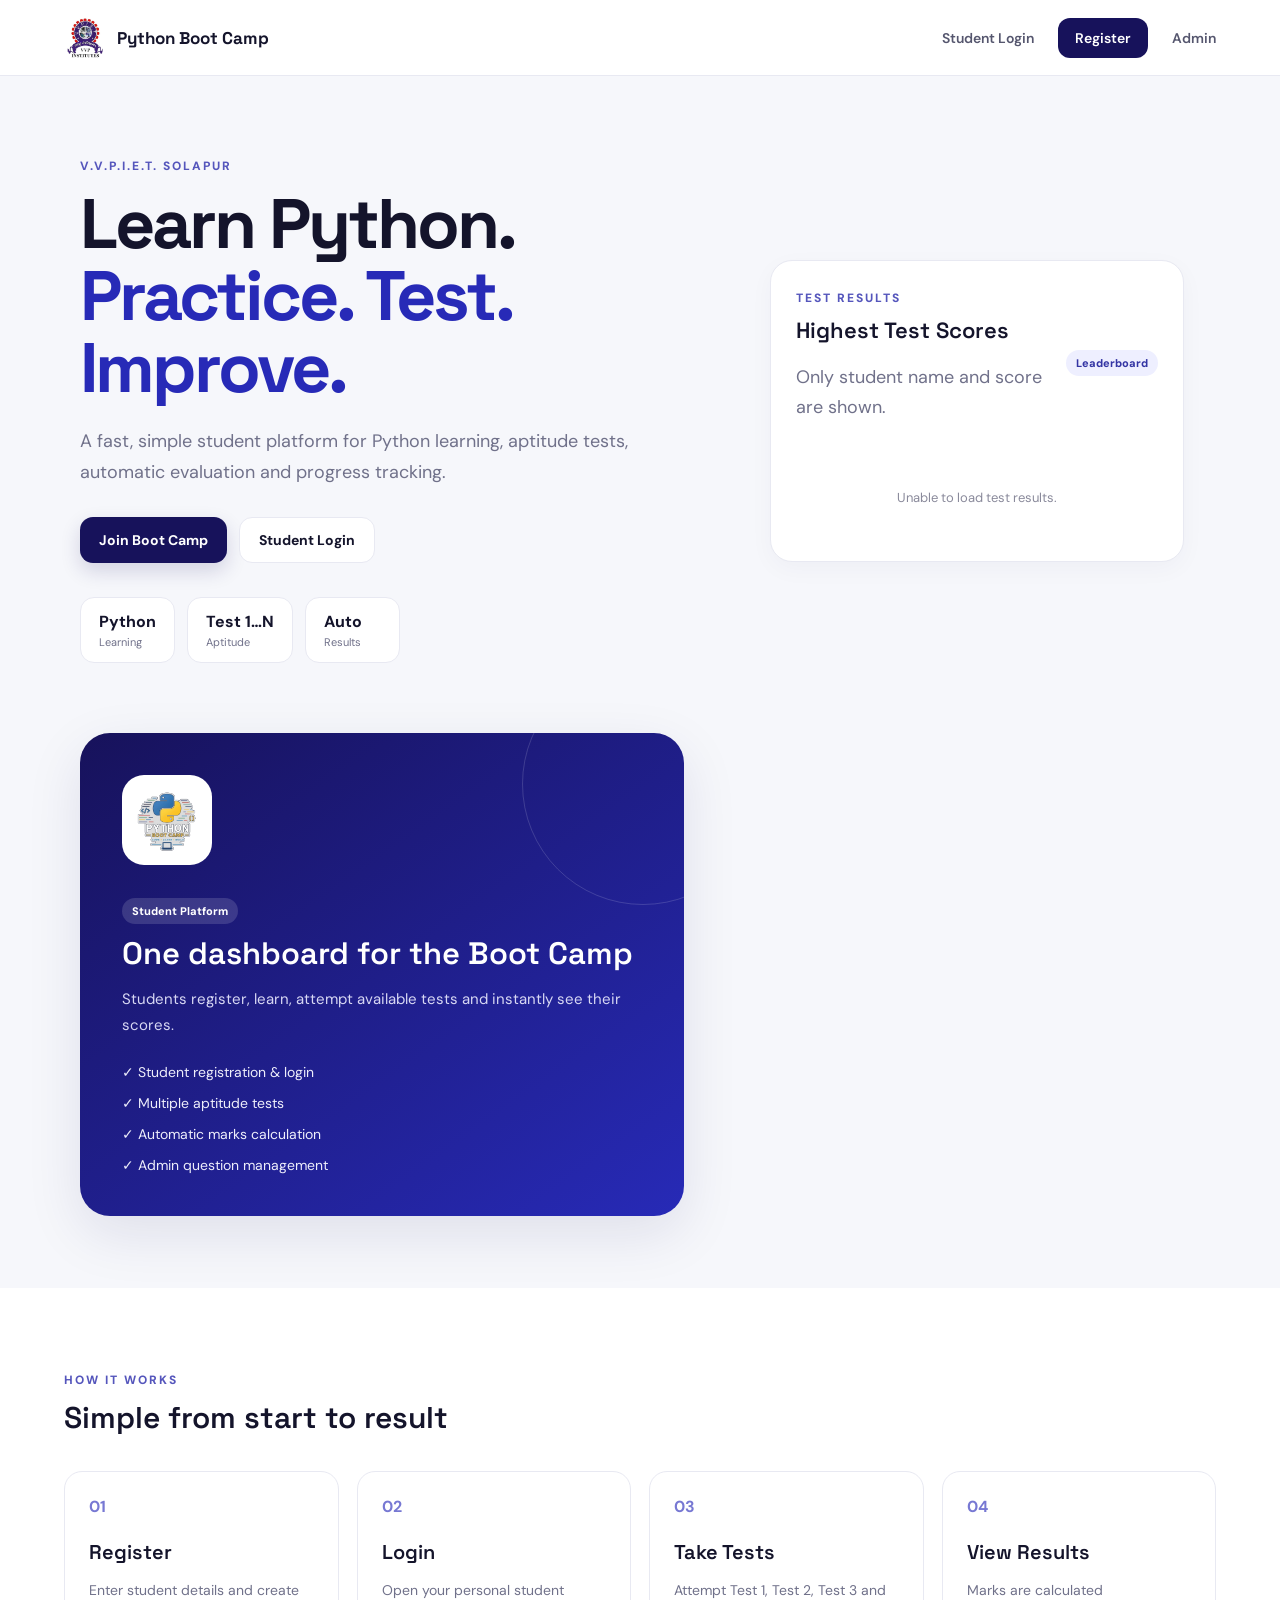
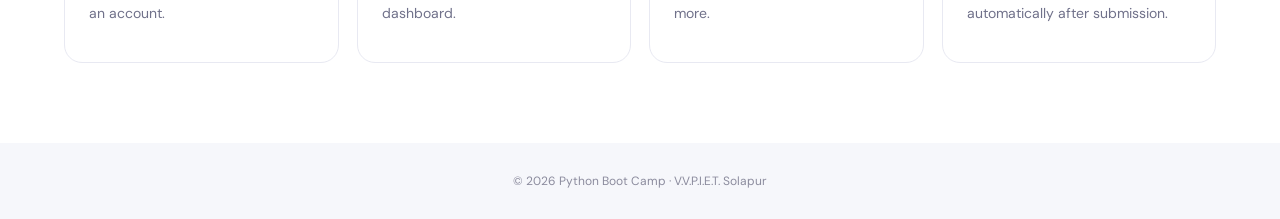
==== index.html @ ba022735 "Add files via upload" ====
<!-- Main landing page for the Python Boot Camp. -->
<!DOCTYPE html>
<html lang="en">
<head>
  <meta charset="UTF-8">
  <meta name="viewport" content="width=device-width, initial-scale=1.0">
  <meta name="theme-color" content="#17125b">
  <title>Python Boot Camp | V.V.P.I.E.T. Solapur</title>
  <link rel="stylesheet" href="style.css">
</head>
<body>
  <header class="topbar">
    <a class="brand" href="index.html">
      <img src="logo_final.jpeg" alt="College Logo">
      <span>Python Boot Camp</span>
    </a>
    <nav>
      <a href="login.html">Student Login</a>
      <a class="nav-btn" href="register.html">Register</a>
      <a href="admin.html">Admin</a>
    </nav>
  </header>

  <main class="hero">
    <section class="hero-copy">
      <div class="eyebrow">V.V.P.I.E.T. SOLAPUR</div>
      <h1>Learn Python.<br><span>Practice. Test. Improve.</span></h1>
      <p>A fast, simple student platform for Python learning, aptitude tests, automatic evaluation and progress tracking.</p>
      <div class="hero-actions">
        <a class="btn primary" href="register.html">Join Boot Camp</a>
        <a class="btn secondary" href="login.html">Student Login</a>
      </div>
      <div class="mini-stats">
        <div><strong>Python</strong><small>Learning</small></div>
        <div><strong>Test 1…N</strong><small>Aptitude</small></div>
        <div><strong>Auto</strong><small>Results</small></div>
      </div>
    </section>

    <section class="panel leaderboard-public" style="margin: 28px auto; max-width: 1100px; width: calc(100% - 32px);">
      <div class="panel-head">
        <div><span class="eyebrow">TEST RESULTS</span><h2>Highest Test Scores</h2><p class="muted">Only student name and score are shown.</p></div>
        <span class="pill">Leaderboard</span>
      </div>
      <div id="publicLeaderboard" class="results-table-wrap"><div class="loading">Loading highest scores…</div></div>
    </section>

    <section class="hero-card">
      <img class="python-mark" src="python.png" alt="Python">
      <div class="hero-card-content">
        <span class="pill">Student Platform</span>
        <h2>One dashboard for the Boot Camp</h2>
        <p>Students register, learn, attempt available tests and instantly see their scores.</p>
        <div class="feature-list">
          <div>✓ Student registration & login</div>
          <div>✓ Multiple aptitude tests</div>
          <div>✓ Automatic marks calculation</div>
          <div>✓ Admin question management</div>
        </div>
      </div>
    </section>
  </main>

  <section class="section">
    <div class="section-heading">
      <span class="eyebrow">HOW IT WORKS</span>
      <h2>Simple from start to result</h2>
    </div>
    <div class="steps">
      <article><b>01</b><h3>Register</h3><p>Enter student details and create an account.</p></article>
      <article><b>02</b><h3>Login</h3><p>Open your personal student dashboard.</p></article>
      <article><b>03</b><h3>Take Tests</h3><p>Attempt Test 1, Test 2, Test 3 and more.</p></article>
      <article><b>04</b><h3>View Results</h3><p>Marks are calculated automatically after submission.</p></article>
    </div>
  </section>

  <footer>© 2026 Python Boot Camp · V.V.P.I.E.T. Solapur</footer>
  <script src="config.js"></script>
  <script>
    async function loadPublicLeaderboard() {
      const box = document.getElementById("publicLeaderboard");
      if (!box) return;
      try {
        const response = await fetch(API_URL, {
          method: "POST",
          headers: {"Content-Type":"text/plain;charset=utf-8"},
          body: JSON.stringify({action:"getLeaderboard"})
        });
        const data = await response.json();
        if (!data.success || !data.leaderboard || !data.leaderboard.length) {
          box.innerHTML = '<div class="empty">No test results yet.</div>';
          return;
        }
        box.innerHTML = data.leaderboard.map(test => `
          <div style="margin-bottom:22px">
            <h3>${escapeHtml(test.testName || test.testId || "Test")}</h3>
            <table>
              <thead><tr><th>Student Name</th><th>Score</th></tr></thead>
              <tbody>${test.students.map(s => `<tr><td>${escapeHtml(s.studentName)}</td><td><strong>${Number(s.score || 0)}</strong></td></tr>`).join("")}</tbody>
            </table>
          </div>
        `).join("");
      } catch (error) {
        box.innerHTML = '<div class="empty">Unable to load test results.</div>';
      }
    }
    function escapeHtml(value) {
      return String(value ?? "").replace(/[&<>'"]/g, c => ({"&":"&amp;","<":"&lt;",">":"&gt;","'":"&#39;","\"":"&quot;"}[c]));
    }
    loadPublicLeaderboard();
  </script>
</body>
</html>
---- style.css ----
/* ==========================================================================
   Google Fonts Import
   ========================================================================== */
@import url('https://fonts.googleapis.com/css2?family=DM+Sans:wght@400;500;600;700&family=Space+Grotesk:wght@500;600;700&display=swap');

/* ==========================================================================
   Root Design Variables
   ========================================================================== */
:root {
  --ink: #14142b;
  --muted: #70718a;
  --brand: #17125b;
  --brand2: #272ab7;
  --surface: #fff;
  --bg: #f6f7fb;
  --line: #e8e9f2;
  --success: #168a5b;
  --danger: #c83a4b;
  --shadow: 0 18px 55px rgba(24, 20, 91, .10);
  --radius: 22px;
}

/* ==========================================================================
   Base & Reset Styles
   ========================================================================== */
* {
  box-sizing: border-box;
}

body {
  margin: 0;
  background: var(--bg);
  color: var(--ink);
  font-family: "DM Sans", system-ui, sans-serif;
}

a {
  text-decoration: none;
  color: inherit;
}

button,
input,
select,
textarea {
  font: inherit;
}

/* ==========================================================================
   Header & Navigation
   ========================================================================== */
.topbar {
  height: 76px;
  background: rgba(255, 255, 255, .92);
  backdrop-filter: blur(12px);
  border-bottom: 1px solid var(--line);
  display: flex;
  align-items: center;
  justify-content: space-between;
  padding: 0 5vw;
  position: sticky;
  top: 0;
  z-index: 20;
}

.brand {
  display: flex;
  align-items: center;
  gap: 11px;
  font-weight: 700;
  font-family: "Space Grotesk";
  font-size: 17px;
}

.brand img {
  width: 42px;
  height: 42px;
  border-radius: 10px;
  object-fit: cover;
}

.topbar nav {
  display: flex;
  align-items: center;
  gap: 24px;
  color: #55566e;
  font-size: 14px;
  font-weight: 600;
}

.nav-btn {
  background: var(--brand);
  color: #fff;
  padding: 11px 17px;
  border-radius: 12px;
}

/* ==========================================================================
   Hero Section
   ========================================================================== */
.hero {
  max-width: 1180px;
  margin: 0 auto;
  padding: 82px 30px 72px;
  display: grid;
  grid-template-columns: 1.15fr .85fr;
  gap: 70px;
  align-items: center;
}

.eyebrow {
  font-size: 12px;
  letter-spacing: 2px;
  font-weight: 800;
  color: #5556bc;
}

.hero h1,
.welcome h1 {
  font: 700 clamp(42px, 6vw, 70px)/1.03 "Space Grotesk";
  letter-spacing: -3px;
  margin: 14px 0 22px;
}

.hero h1 span {
  color: var(--brand2);
}

.hero p {
  max-width: 650px;
  color: var(--muted);
  font-size: 18px;
  line-height: 1.7;
}

.hero-actions {
  display: flex;
  gap: 12px;
  margin: 30px 0;
}

/* ==========================================================================
   Buttons
   ========================================================================== */
.btn {
  border: 0;
  border-radius: 13px;
  padding: 13px 19px;
  display: inline-flex;
  justify-content: center;
  align-items: center;
  cursor: pointer;
  font-weight: 700;
  font-size: 14px;
  transition: .18s;
}

.btn:hover {
  transform: translateY(-1px);
}

.primary {
  background: var(--brand);
  color: #fff;
  box-shadow: 0 8px 20px rgba(23, 18, 91, .16);
}

.secondary {
  border: 1px solid var(--line);
  background: #fff;
}

.full {
  width: 100%;
}

.disabled-btn {
  background: #ececf3;
  color: #85859a;
  cursor: not-allowed;
}

/* ==========================================================================
   Hero Card & Components
   ========================================================================== */
.mini-stats {
  display: flex;
  gap: 12px;
  margin-top: 34px;
}

.mini-stats div {
  padding: 13px 18px;
  background: #fff;
  border: 1px solid var(--line);
  border-radius: 14px;
  min-width: 95px;
}

.mini-stats strong,
.mini-stats small {
  display: block;
}

.mini-stats small {
  font-size: 11px;
  color: var(--muted);
  margin-top: 3px;
}

.hero-card {
  background: linear-gradient(145deg, #17125b, #272ab7);
  color: #fff;
  border-radius: 30px;
  padding: 42px;
  box-shadow: var(--shadow);
  position: relative;
  overflow: hidden;
}

.hero-card:after {
  content: "";
  position: absolute;
  width: 240px;
  height: 240px;
  border: 1px solid rgba(255, 255, 255, .15);
  border-radius: 50%;
  right: -80px;
  top: -70px;
}

.python-mark {
  width: 90px;
  height: 90px;
  object-fit: contain;
  background: #fff;
  border-radius: 22px;
  padding: 12px;
  margin-bottom: 28px;
}

.hero-card h2 {
  font: 600 31px/1.15 "Space Grotesk";
  margin: 12px 0;
}

.hero-card p {
  color: #d8d8f4;
  font-size: 15px;
  line-height: 1.7;
}

.pill {
  display: inline-flex;
  padding: 6px 10px;
  background: #eeefff;
  color: #3435a4;
  border-radius: 999px;
  font-size: 11px;
  font-weight: 800;
}

.hero-card .pill {
  background: rgba(255, 255, 255, .14);
  color: #fff;
}

.feature-list {
  display: grid;
  gap: 13px;
  margin-top: 25px;
  font-size: 14px;
  color: #eeeefb;
}

/* ==========================================================================
   Sections & Steps
   ========================================================================== */
.section {
  background: #fff;
  padding: 80px 5vw;
}

.section-heading {
  max-width: 1180px;
  margin: 0 auto 34px;
}

.section h2,
.panel h2 {
  font: 600 30px "Space Grotesk";
  margin: 9px 0;
}

.steps {
  max-width: 1180px;
  margin: auto;
  display: grid;
  grid-template-columns: repeat(4, 1fr);
  gap: 18px;
}

.steps article {
  border: 1px solid var(--line);
  padding: 24px;
  border-radius: 18px;
}

.steps b {
  color: #7778d3;
}

.steps h3 {
  font: 600 20px "Space Grotesk";
  margin: 22px 0 8px;
}

.steps p {
  color: var(--muted);
  font-size: 14px;
  line-height: 1.6;
}

footer {
  text-align: center;
  padding: 30px;
  color: #8b8b9d;
  font-size: 12px;
}

/* ==========================================================================
   Authentication Pages
   ========================================================================== */
.auth-page {
  min-height: 100vh;
  background: radial-gradient(circle at 10% 0, #e9e9ff, transparent 35%), var(--bg);
  display: grid;
  place-items: center;
  padding: 30px;
}

.auth-shell {
  width: min(480px, 100%);
}

.auth-shell.wide {
  width: min(760px, 100%);
}

.back-link {
  display: inline-block;
  margin-bottom: 18px;
  color: #60617b;
  font-size: 13px;
  font-weight: 600;
}

.auth-card {
  background: #fff;
  border: 1px solid var(--line);
  box-shadow: var(--shadow);
  border-radius: 26px;
  padding: 34px;
}

.auth-logo img {
  width: 58px;
  height: 58px;
  object-fit: cover;
  border-radius: 14px;
  margin-bottom: 24px;
}

.auth-card h1 {
  font: 600 32px "Space Grotesk";
  margin: 9px 0;
}

.muted {
  color: var(--muted);
  font-size: 14px;
  line-height: 1.6;
}

.auth-card form {
  margin-top: 25px;
}

/* ==========================================================================
   Forms & Controls
   ========================================================================== */
label {
  display: grid;
  gap: 7px;
  color: #45465e;
  font-size: 12px;
  font-weight: 700;
  margin-bottom: 15px;
}

input,
select,
textarea {
  width: 100%;
  border: 1px solid #dedfea;
  background: #fcfcfe;
  border-radius: 11px;
  padding: 12px 13px;
  outline: none;
  color: var(--ink);
}

input:focus,
select:focus,
textarea:focus {
  border-color: #7778d3;
  box-shadow: 0 0 0 3px rgba(119, 120, 211, .10);
}

.form-grid {
  display: grid;
  grid-template-columns: 1fr 1fr;
  gap: 0 14px;
}

.full-field {
  grid-column: 1/-1;
}

.switch {
  text-align: center;
  color: #7a7a8d;
  font-size: 13px;
}

.switch a {
  color: #3f40aa;
  font-weight: 700;
}

/* ==========================================================================
   Alert & Status States
   ========================================================================== */
.status {
  min-height: 20px;
  margin-top: 14px;
  padding: 0;
  font-size: 13px;
}

.status.success {
  color: var(--success);
  background: #ecfaf4;
  padding: 11px 13px;
  border-radius: 10px;
}

.status.error {
  color: var(--danger);
  background: #fff0f2;
  padding: 11px 13px;
  border-radius: 10px;
}

.status.info {
  color: #4c4d89;
  background: #f0f0ff;
  padding: 11px 13px;
  border-radius: 10px;
}

.result-big {
  font-size: 15px;
}

/* ==========================================================================
   Dashboard Application Layout
   ========================================================================== */
.app-page {
  background: #f7f8fc;
}

.user-nav {
  display: flex;
  align-items: center;
  gap: 18px;
  font-size: 13px;
  font-weight: 700;
}

.ghost-btn {
  border: 1px solid var(--line);
  background: #fff;
  padding: 9px 13px;
  border-radius: 10px;
  cursor: pointer;
  font-weight: 700;
}

.dashboard {
  max-width: 1180px;
  margin: auto;
  padding: 46px 25px 70px;
}

.welcome {
  background: linear-gradient(110deg, #fff, #f0f0ff);
  border: 1px solid var(--line);
  border-radius: 26px;
  padding: 34px 38px;
  display: flex;
  justify-content: space-between;
  align-items: center;
  margin-bottom: 22px;
}

.welcome h1 {
  font-size: 42px;
  letter-spacing: -2px;
  margin: 9px 0;
}

.welcome h1 span {
  color: var(--brand2);
}

.dash-python {
  width: 80px;
  height: 80px;
  object-fit: contain;
}

.dash-grid {
  display: grid;
  grid-template-columns: .9fr 1.1fr;
  gap: 22px;
  margin-bottom: 22px;
}

.panel {
  background: #fff;
  border: 1px solid var(--line);
  border-radius: 22px;
  padding: 25px;
  box-shadow: 0 7px 25px rgba(22, 20, 80, .035);
  margin-bottom: 22px;
}

.panel-head {
  display: flex;
  justify-content: space-between;
  align-items: center;
  gap: 15px;
  margin-bottom: 18px;
}

.panel-head h2 {
  font-size: 22px;
}

.profile-list {
  display: grid;
  gap: 0;
}

.profile-list div {
  display: flex;
  justify-content: space-between;
  gap: 20px;
  padding: 11px 0;
  border-bottom: 1px solid #f0f0f5;
}

.profile-list div:last-child {
  border: 0;
}

.profile-list span {
  color: #89899a;
  font-size: 12px;
}

.profile-list strong {
  text-align: right;
  font-size: 12px;
}

.learning-grid {
  display: grid;
  grid-template-columns: 1fr 1fr;
  gap: 12px;
}

.learning-grid div {
  background: #f8f8fc;
  border: 1px solid #eeeef5;
  padding: 17px;
  border-radius: 14px;
}

.learning-grid b {
  display: block;
  color: #7778d3;
  font-size: 11px;
  margin-bottom: 12px;
}

.learning-grid span {
  font-weight: 700;
  font-size: 13px;
}

/* ==========================================================================
   Tests & Examination Grid
   ========================================================================== */
.test-grid {
  display: grid;
  grid-template-columns: repeat(3, 1fr);
  gap: 15px;
}

.test-card {
  border: 1px solid var(--line);
  border-radius: 17px;
  padding: 20px;
  display: flex;
  flex-direction: column;
}

.test-number {
  font-size: 11px;
  font-weight: 800;
  color: #6d6ec8;
}

.test-card h3 {
  font: 600 19px "Space Grotesk";
  margin: 8px 0;
}

.test-card p {
  font-size: 13px;
  color: var(--muted);
  line-height: 1.5;
  min-height: 39px;
}

.test-meta {
  display: flex;
  flex-wrap: wrap;
  gap: 7px;
  margin: 10px 0 18px;
  color: #747589;
  font-size: 11px;
}

.test-card .btn {
  margin-top: auto;
}

.empty,
.loading {
  padding: 30px;
  text-align: center;
  color: #8a8a9b;
  font-size: 13px;
}

.error-text {
  color: var(--danger);
}

/* ==========================================================================
   Tables & Exam Views
   ========================================================================== */
.results-table-wrap {
  overflow: auto;
}

table {
  width: 100%;
  border-collapse: collapse;
  font-size: 12px;
}

th,
td {
  text-align: left;
  padding: 13px;
  border-bottom: 1px solid #eeeef4;
  white-space: nowrap;
}

th {
  color: #858599;
  font-size: 11px;
  text-transform: uppercase;
  letter-spacing: .5px;
}

.timer-box {
  background: #fff;
  border: 1px solid var(--line);
  border-radius: 12px;
  padding: 10px 14px;
  font-size: 12px;
}

.timer-box strong {
  font-size: 15px;
  margin-left: 5px;
}

.timer-box .danger {
  color: var(--danger);
}

.exam-page {
  max-width: 900px;
  margin: auto;
  padding: 35px 20px 70px;
}

.exam-header {
  display: flex;
  justify-content: space-between;
  align-items: center;
}

.exam-header h1 {
  font: 600 31px "Space Grotesk";
  margin: 8px 0;
}

.exam-stat {
  background: #f4f4ff;
  border-radius: 14px;
  padding: 14px 20px;
  text-align: center;
}

.exam-stat strong,
.exam-stat span {
  display: block;
}

.exam-stat strong {
  font-size: 24px;
  color: #4445ae;
}

.exam-stat span {
  font-size: 11px;
  color: #858599;
}

.question-card {
  margin-bottom: 15px;
}

.question-top {
  display: flex;
  justify-content: space-between;
  color: #7778a0;
  font-size: 11px;
  font-weight: 800;
}

.question-card h3 {
  font-size: 16px;
  line-height: 1.55;
  margin: 13px 0 17px;
}

.options {
  display: grid;
  gap: 9px;
}

.option {
  display: block;
  margin: 0;
}

.option input {
  display: none;
}

.option span {
  display: flex;
  gap: 12px;
  align-items: center;
  border: 1px solid var(--line);
  border-radius: 12px;
  padding: 12px;
  cursor: pointer;
  font-size: 13px;
  font-weight: 500;
}

.option span b {
  width: 27px;
  height: 27px;
  border-radius: 8px;
  background: #f0f0f8;
  display: grid;
  place-items: center;
  font-size: 11px;
}

.option input:checked + span {
  border-color: #7778d3;
  background: #f4f4ff;
}

.option input:checked + span b {
  background: var(--brand);
  color: #fff;
}

.submit-test {
  width: 100%;
  margin: 6px 0 15px;
}

/* ==========================================================================
   Admin Panel Layout
   ========================================================================== */
.admin-layout {
  display: grid;
  grid-template-columns: 210px 1fr;
  gap: 20px;
}

.admin-menu {
  align-self: start;
  display: grid;
  gap: 7px;
  padding: 12px;
}

.side-btn {
  border: 0;
  background: transparent;
  text-align: left;
  padding: 13px 14px;
  border-radius: 11px;
  cursor: pointer;
  color: #6d6d82;
  font-weight: 700;
  font-size: 13px;
}

.side-btn.active {
  background: #f0f0ff;
  color: #3f40aa;
}

.admin-section {
  display: none;
}

.admin-section.active {
  display: block;
}

.admin-welcome .admin-icon {
  font-size: 40px;
}

.admin-row {
  display: flex;
  justify-content: space-between;
  align-items: center;
  gap: 15px;
  padding: 15px 0;
  border-bottom: 1px solid #eeeef4;
  font-size: 12px;
}

.admin-row strong,
.admin-row small {
  display: block;
}

.admin-row small {
  color: #8a8a9a;
  margin-top: 4px;
}

.admin-row > span {
  color: #77778a;
  white-space: nowrap;
}

/* ==========================================================================
   Media Queries (Responsive Design)
   ========================================================================== */
@media (max-width: 850px) {
  .hero {
    grid-template-columns: 1fr;
    gap: 35px;
    padding-top: 50px;
  }

  .steps {
    grid-template-columns: 1fr 1fr;
  }

  .test-grid {
    grid-template-columns: 1fr 1fr;
  }

  .dash-grid {
    grid-template-columns: 1fr;
  }

  .admin-layout {
    grid-template-columns: 1fr;
  }

  .admin-menu {
    display: flex;
    overflow: auto;
  }

  .side-btn {
    white-space: nowrap;
  }

  .admin-welcome .admin-icon {
    display: none;
  }
}

@media (max-width: 600px) {
  .topbar {
    padding: 0 18px;
  }

  .topbar nav a:not(.nav-btn) {
    display: none;
  }

  .hero {
    padding: 50px 20px;
  }

  .hero h1 {
    font-size: 44px;
  }

  .hero-card {
    padding: 27px;
  }

  .mini-stats {
    overflow: auto;
  }

  .section {
    padding: 55px 20px;
  }

  .steps,
  .test-grid {
    grid-template-columns: 1fr;
  }

  .auth-page {
    padding: 15px;
  }

  .auth-card {
    padding: 24px;
  }

  .form-grid {
    grid-template-columns: 1fr;
  }

  .full-field {
    grid-column: auto;
  }

  .dashboard {
    padding: 25px 14px;
  }

  .welcome {
    padding: 25px;
    align-items: flex-start;
  }

  .welcome h1 {
    font-size: 31px;
  }

  .dash-python {
    width: 55px;
  }

  .user-nav span {
    display: none;
  }

  .exam-header {
    align-items: flex-start;
  }

  .exam-stat {
    padding: 10px;
  }

  .exam-header h1 {
    font-size: 24px;
  }
}
/* Attendance */
.attendance-summary {
  grid-template-columns: repeat(5, 1fr);
  margin-bottom: 18px;
}

.attendance-summary div {
  text-align: center;
}

.attendance-summary b {
  font-size: 22px;
  color: var(--brand);
  margin-bottom: 6px;
}

.attendance-present { color: #237a45; }
.attendance-absent { color: #b33a3a; }
.attendance-late { color: #9a6b00; }

@media (max-width: 850px) {
  .attendance-summary { grid-template-columns: repeat(3, 1fr); }
}

@media (max-width: 600px) {
  .attendance-summary { grid-template-columns: 1fr 1fr; }
}

/* Daily checkbox attendance */
.attendance-checklist{margin:18px 0}
.attendance-actions{display:flex;gap:10px;flex-wrap:wrap;margin-bottom:14px}
.attendance-grid{display:grid;grid-template-columns:repeat(auto-fit,minmax(260px,1fr));gap:10px}
.attendance-student{display:flex;align-items:center;gap:12px;padding:12px;border:1px solid #ddd;border-radius:10px;background:#fff;cursor:pointer}
.attendance-student input{width:18px;height:18px}
.attendance-student span{display:flex;flex-direction:column;gap:3px}
.attendance-student small{color:#666;word-break:break-word}

/* Admin destructive action */
.btn.danger { border: 1px solid #d33; color: #b00020; background: transparent; }
.btn.danger:hover { background: #fff0f2; }
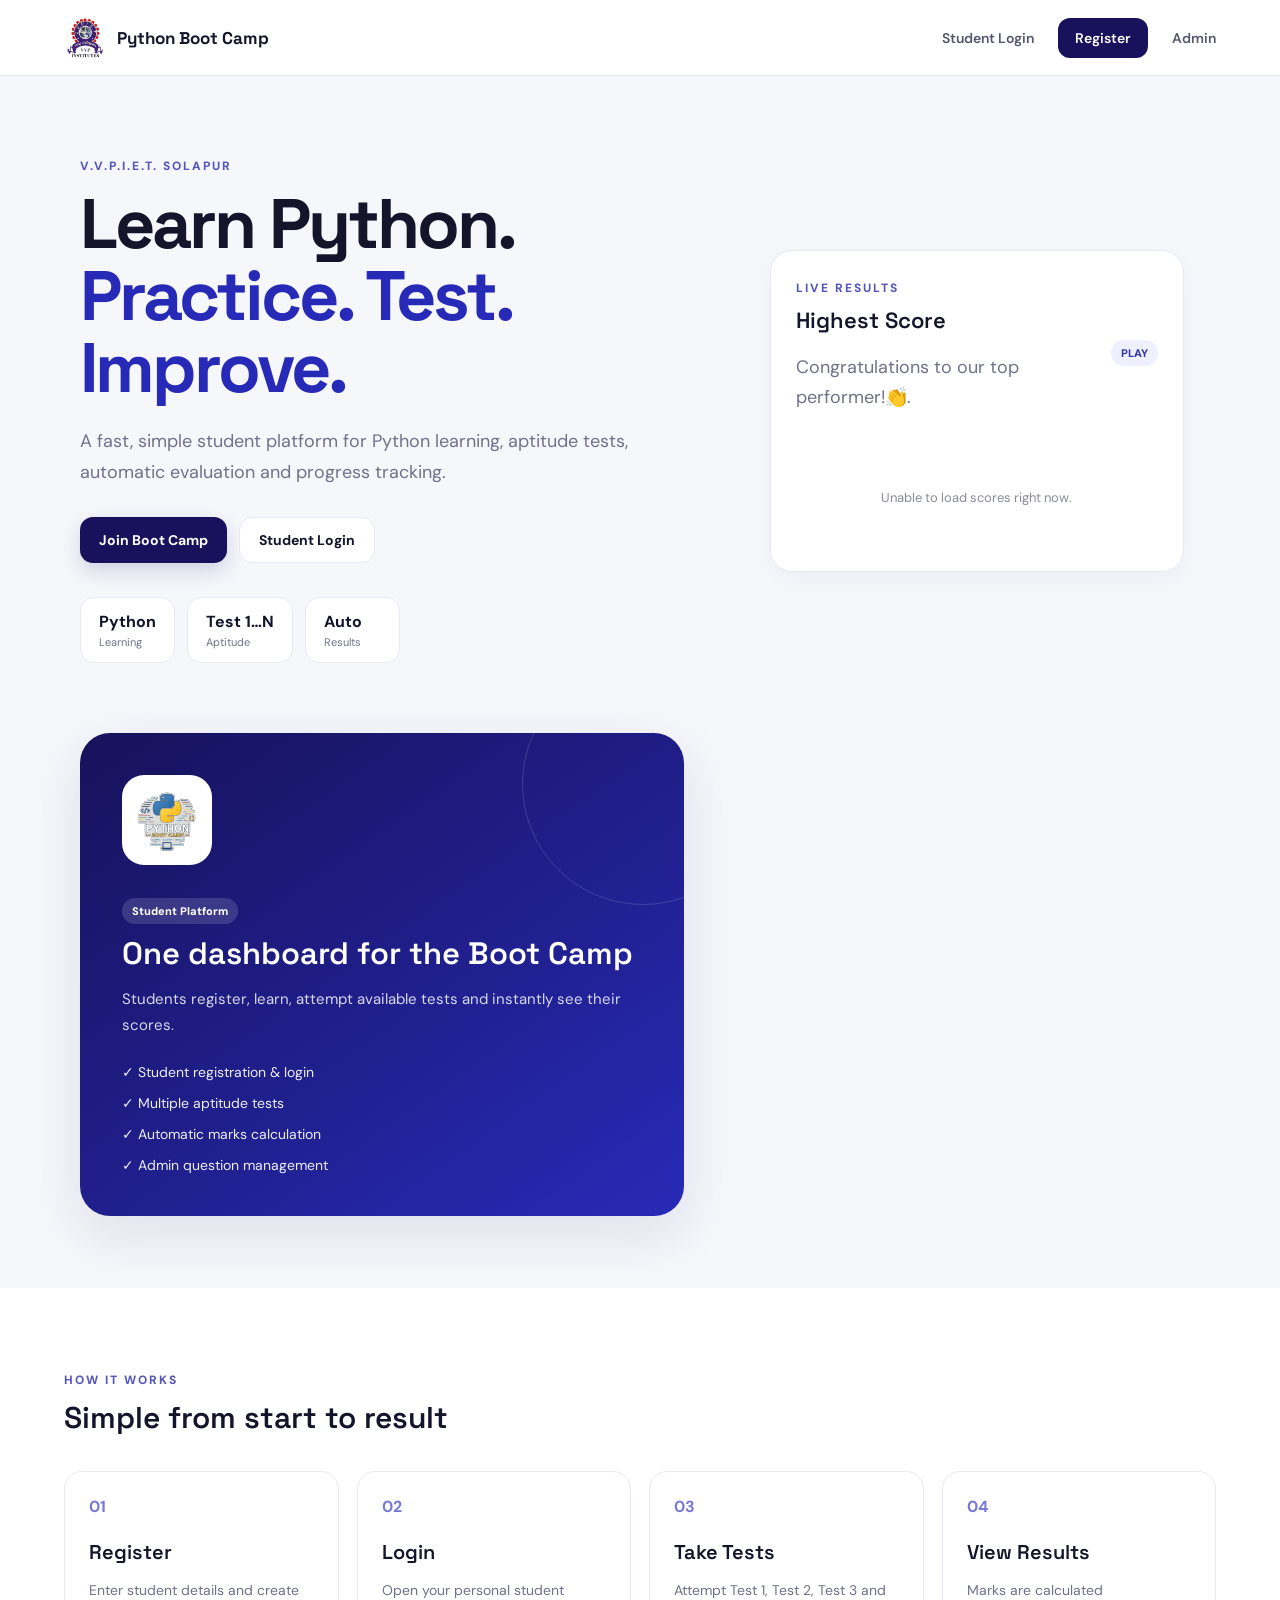
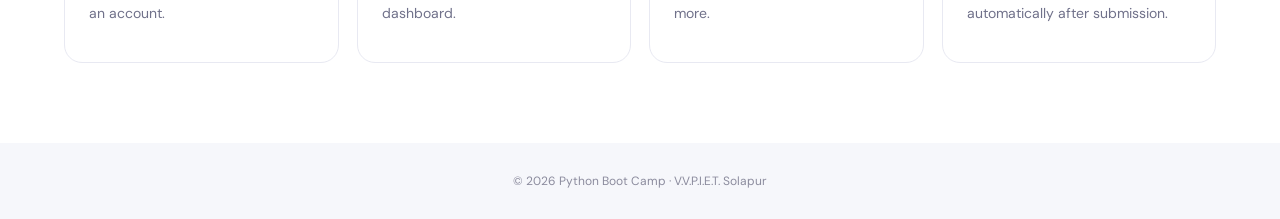
==== commit 4b21bc8a: "Add files via upload" ====
--- a/index.html
+++ b/index.html
@@ -37,12 +37,18 @@
       </div>
     </section>
 
-    <section class="panel leaderboard-public" style="margin: 28px auto; max-width: 1100px; width: calc(100% - 32px);">
+    <section class="panel score-autoplay-public" style="margin: 28px auto; max-width: 1100px; width: calc(100% - 32px);">
       <div class="panel-head">
-        <div><span class="eyebrow">TEST RESULTS</span><h2>Highest Test Scores</h2><p class="muted">Only student name and score are shown.</p></div>
-        <span class="pill">Leaderboard</span>
+        <div>
+          <span class="eyebrow">LIVE RESULTS</span>
+          <h2>Highest Score</h2>
+          <p class="muted">Congratulations to our top performer!👏.</p>
+        </div>
+        <span class="pill">PLAY</span>
       </div>
-      <div id="publicLeaderboard" class="results-table-wrap"><div class="loading">Loading highest scores…</div></div>
+      <div id="publicScoreCarousel" class="public-score-autoplay">
+        <div class="loading">Loading scores…</div>
+      </div>
     </section>
 
     <section class="hero-card">
@@ -77,37 +83,68 @@
   <footer>© 2026 Python Boot Camp · V.V.P.I.E.T. Solapur</footer>
   <script src="config.js"></script>
   <script>
-    async function loadPublicLeaderboard() {
-      const box = document.getElementById("publicLeaderboard");
+    let publicScoreItems = [];
+    let publicScoreIndex = 0;
+    let publicScoreTimer = null;
+
+    async function loadPublicScores() {
+      const box = document.getElementById("publicScoreCarousel");
       if (!box) return;
       try {
-        const response = await fetch(API_URL, {
+        const response = await fetch(SCRIPT_URL, {
           method: "POST",
           headers: {"Content-Type":"text/plain;charset=utf-8"},
           body: JSON.stringify({action:"getLeaderboard"})
         });
         const data = await response.json();
-        if (!data.success || !data.leaderboard || !data.leaderboard.length) {
-          box.innerHTML = '<div class="empty">No test results yet.</div>';
+        const groups = data.leaderboard || data.topScores || [];
+        publicScoreItems = groups.flatMap(test => {
+          const best = (test.students || [])[0];
+          return best ? [{
+            testName: test.testName || test.testId || "Test",
+            studentName: best.studentName || "Student",
+            score: best.score || 0,
+            maxScore: best.maxScore || ""
+          }] : [];
+        });
+
+        if (!publicScoreItems.length) {
+          box.innerHTML = '<div class="empty">No test scores are available yet.</div>';
           return;
         }
-        box.innerHTML = data.leaderboard.map(test => `
-          <div style="margin-bottom:22px">
-            <h3>${escapeHtml(test.testName || test.testId || "Test")}</h3>
-            <table>
-              <thead><tr><th>Student Name</th><th>Score</th></tr></thead>
-              <tbody>${test.students.map(s => `<tr><td>${escapeHtml(s.studentName)}</td><td><strong>${Number(s.score || 0)}</strong></td></tr>`).join("")}</tbody>
-            </table>
-          </div>
-        `).join("");
+
+        publicScoreIndex = 0;
+        renderPublicScore();
+        clearInterval(publicScoreTimer);
+        publicScoreTimer = setInterval(() => {
+          publicScoreIndex = (publicScoreIndex + 1) % publicScoreItems.length;
+          renderPublicScore();
+        }, 4000);
       } catch (error) {
-        box.innerHTML = '<div class="empty">Unable to load test results.</div>';
+        box.innerHTML = '<div class="empty">Unable to load scores right now.</div>';
       }
     }
+
+    function renderPublicScore() {
+      const box = document.getElementById("publicScoreCarousel");
+      const item = publicScoreItems[publicScoreIndex];
+      if (!item) return;
+      box.innerHTML = `
+        <div class="autoplay-score-line">
+          <span class="autoplay-score-label">AUTO PLAY SCORE</span>
+          <strong>${escapeHtml(item.studentName)}</strong>
+          <span>${escapeHtml(item.testName)}</span>
+          <b>${escapeHtml(item.score)}${item.maxScore ? ` / ${escapeHtml(item.maxScore)}` : ''}</b>
+        </div>`;
+    }
+
+
     function escapeHtml(value) {
       return String(value ?? "").replace(/[&<>'"]/g, c => ({"&":"&amp;","<":"&lt;",">":"&gt;","'":"&#39;","\"":"&quot;"}[c]));
     }
-    loadPublicLeaderboard();
+
+    loadPublicScores();
+    setInterval(loadPublicScores, 60000);
   </script>
 </body>
 </html>
--- a/style.css
+++ b/style.css
@@ -1056,3 +1056,28 @@
 /* Admin destructive action */
 .btn.danger { border: 1px solid #d33; color: #b00020; background: transparent; }
 .btn.danger:hover { background: #fff0f2; }
+
+/* Live highest-score carousel */
+.score-carousel{position:relative;min-height:190px;display:flex;align-items:center;justify-content:center;overflow:hidden;border-radius:22px;background:linear-gradient(135deg,#17125b,#4120a0);padding:25px}
+.score-slide{display:none;text-align:center;color:#fff;width:100%;animation:scoreFade .55s ease}
+.score-slide.active{display:block}
+.score-slide h3{font-size:30px;margin:12px 0 4px}.score-slide p{margin:0 0 14px;opacity:.85}.score-slide strong{font-size:42px}.score-rank{font-size:11px;letter-spacing:2px;font-weight:800;border:1px solid rgba(255,255,255,.4);padding:7px 12px;border-radius:99px}
+.button-row{display:flex;gap:12px;flex-wrap:wrap}
+@keyframes scoreFade{from{opacity:0;transform:translateY(8px)}to{opacity:1;transform:translateY(0)}}
+
+
+/* Student feedback and score auto-play */
+.score-autoplay-panel .score-carousel { min-height: 180px; }
+.feedback-form textarea { resize: vertical; }
+.data-table td:last-child { white-space: normal; min-width: 280px; }
+
+/* Main dashboard: compact autoplay score without large visual score cards */
+.score-autoplay-public{overflow:hidden}
+.public-score-autoplay{min-height:72px;display:flex;align-items:center;justify-content:center;padding:10px 18px;overflow:hidden}
+.autoplay-score-line{display:flex;align-items:center;justify-content:center;gap:14px;flex-wrap:wrap;width:100%;animation:publicScoreIn .55s ease}
+.autoplay-score-label{font-size:11px;letter-spacing:2px;font-weight:800;color:var(--brand)}
+.autoplay-score-line strong{font-size:20px;color:var(--text)}
+.autoplay-score-line span:not(.autoplay-score-label){font-size:14px;color:var(--muted)}
+.autoplay-score-line b{font-size:22px;color:var(--brand)}
+@keyframes publicScoreIn{from{opacity:0;transform:scale(.96) translateY(10px)}to{opacity:1;transform:scale(1) translateY(0)}}
+@media(max-width:600px){.public-score-autoplay{min-height:96px;padding:8px}.autoplay-score-line{gap:8px}.autoplay-score-line strong{font-size:17px}.autoplay-score-line b{font-size:20px}}
